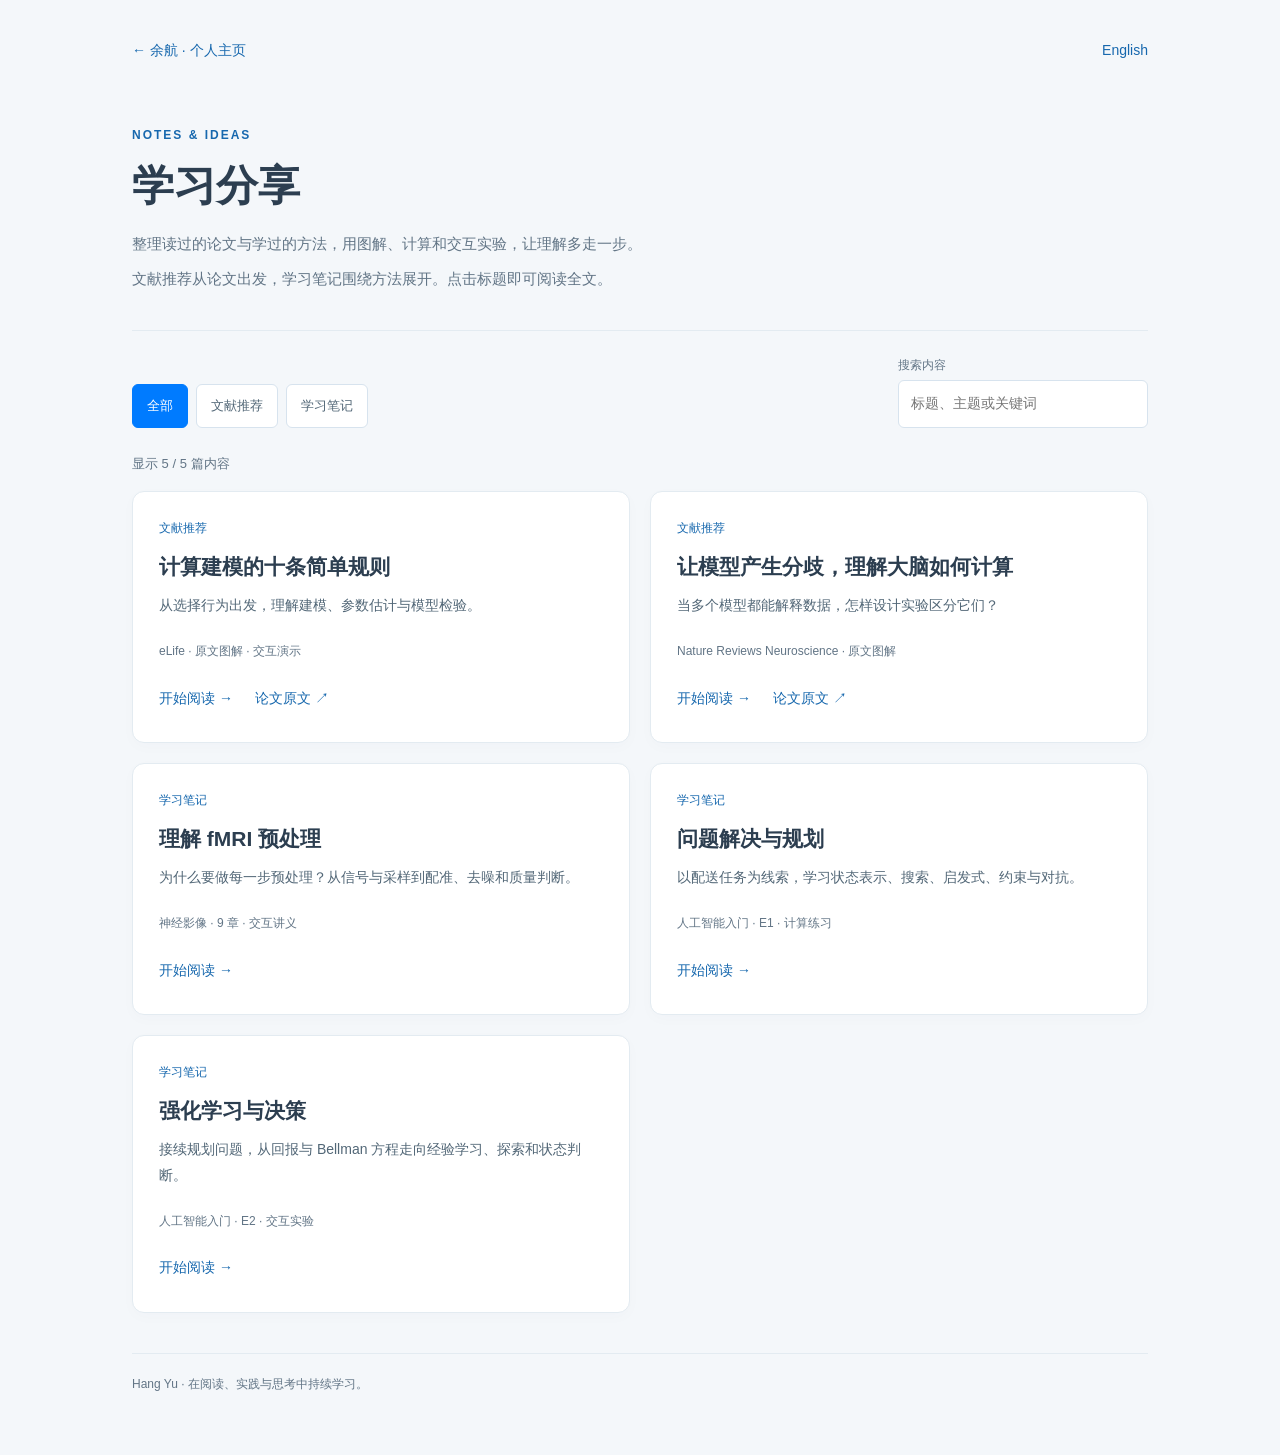
==== learning/index.html @ e4902f4f "栏目优化" ====
<!doctype html>
<html lang="zh-CN"><head><meta charset="utf-8"><meta name="viewport" content="width=device-width,initial-scale=1">
<title>学习分享 · Hang Yu</title><meta name="description" content="整理读过的论文与学过的方法，用图解、计算和交互实验，让理解多走一步。"><link rel="stylesheet" href="library.css"><script src="library.js" defer></script></head>
<body><div class="library-shell"><nav class="library-top" aria-label="站点导航"><a href="../index.html">← 余航 · 个人主页</a><a href="en.html" lang="en">English</a></nav>
<header class="library-intro"><span class="eyebrow">NOTES & IDEAS</span><h1>学习分享</h1><p>整理读过的论文与学过的方法，用图解、计算和交互实验，让理解多走一步。</p><p>文献推荐从论文出发，学习笔记围绕方法展开。点击标题即可阅读全文。</p></header>
<div class="library-tools"><div class="filters" role="group" aria-label="内容分类"><button type="button" data-filter="all" aria-pressed="true">全部</button><button type="button" data-filter="papers" aria-pressed="false">文献推荐</button><button type="button" data-filter="notes" aria-pressed="false">学习笔记</button></div><label class="library-search" for="library-search">搜索内容<input id="library-search" type="search" placeholder="标题、主题或关键词"></label></div>
<p class="library-status" id="library-status" role="status">5 篇内容</p>
<main class="library-grid"><article class="library-card" data-category="papers" data-search="papers 计算建模的十条简单规则 Ten Simple Rules for Computational Modeling 从选择行为出发，理解建模、参数估计与模型检验。 From choice behavior to model fitting, parameter estimation, and validation. eLife · 原文图解 · 交互演示 eLife · Figures &amp; interactive examples">
<p class="category-label">文献推荐</p><h2><a href="ten-simple-rules/index.html">计算建模的十条简单规则</a></h2>
<p class="card-summary">从选择行为出发，理解建模、参数估计与模型检验。</p><p class="card-meta">eLife · 原文图解 · 交互演示</p>
<div class="card-actions"><a href="ten-simple-rules/index.html">开始阅读 →</a><a href="https://doi.org/10.7554/eLife.49547" target="_blank" rel="noopener noreferrer">论文原文 ↗</a></div></article><article class="library-card" data-category="papers" data-search="papers 让模型产生分歧，理解大脑如何计算 Making Models Disagree to Learn How Brains Compute 当多个模型都能解释数据，怎样设计实验区分它们？ Designing informative experiments when competing models explain the same data. Nature Reviews Neuroscience · 原文图解 Nature Reviews Neuroscience · Illustrated notes">
<p class="category-label">文献推荐</p><h2><a href="model-disagreement/index.html">让模型产生分歧，理解大脑如何计算</a></h2>
<p class="card-summary">当多个模型都能解释数据，怎样设计实验区分它们？</p><p class="card-meta">Nature Reviews Neuroscience · 原文图解</p>
<div class="card-actions"><a href="model-disagreement/index.html">开始阅读 →</a><a href="https://doi.org/10.1038/s41583-026-01070-0" target="_blank" rel="noopener noreferrer">论文原文 ↗</a></div></article><article class="library-card" data-category="notes" data-search="notes 理解 fMRI 预处理 Understanding fMRI Preprocessing 为什么要做每一步预处理？从信号与采样到配准、去噪和质量判断。 Why each step matters: signal, sampling, alignment, denoising, and quality checks. 神经影像 · 9 章 · 交互讲义 Neuroimaging · 9 chapters · Interactive">
<p class="category-label">学习笔记</p><h2><a href="fmri/index.html">理解 fMRI 预处理</a></h2>
<p class="card-summary">为什么要做每一步预处理？从信号与采样到配准、去噪和质量判断。</p><p class="card-meta">神经影像 · 9 章 · 交互讲义</p>
<div class="card-actions"><a href="fmri/index.html">开始阅读 →</a></div></article><article class="library-card" data-category="notes" data-search="notes 问题解决与规划 Problem Solving and Planning 以配送任务为线索，学习状态表示、搜索、启发式、约束与对抗。 Learn task representation, search, heuristics, constraints, and adversarial decisions. 人工智能入门 · E1 · 计算练习 AI foundations · Part 1 · Practice">
<p class="category-label">学习笔记</p><h2><a href="planning.html">问题解决与规划</a></h2>
<p class="card-summary">以配送任务为线索，学习状态表示、搜索、启发式、约束与对抗。</p><p class="card-meta">人工智能入门 · E1 · 计算练习</p>
<div class="card-actions"><a href="planning.html">开始阅读 →</a></div></article><article class="library-card" data-category="notes" data-search="notes 强化学习与决策 Reinforcement Learning and Decision Making 接续规划问题，从回报与 Bellman 方程走向经验学习、探索和状态判断。 From returns and Bellman equations to learning from experience, exploration, and belief updates. 人工智能入门 · E2 · 交互实验 AI foundations · Part 2 · Interactive">
<p class="category-label">学习笔记</p><h2><a href="reinforcement-learning.html">强化学习与决策</a></h2>
<p class="card-summary">接续规划问题，从回报与 Bellman 方程走向经验学习、探索和状态判断。</p><p class="card-meta">人工智能入门 · E2 · 交互实验</p>
<div class="card-actions"><a href="reinforcement-learning.html">开始阅读 →</a></div></article></main><p class="library-empty" id="library-empty" hidden>没有找到相关内容，试试其他关键词或分类。</p>
<footer class="library-footer">Hang Yu · 在阅读、实践与思考中持续学习。</footer></div></body></html>
---- learning/library.css ----
:root { --blue: #007bff; --ink: #2c3e50; --muted: #627586; --line: #e3ebf1; }
* { box-sizing: border-box; }
body { margin: 0; color: var(--ink); background: #f4f7fa; font: 15px/1.8 -apple-system, BlinkMacSystemFont, "Segoe UI", "Noto Sans SC", sans-serif; }
a { color: #1768ae; text-decoration: none; text-underline-offset: 4px; }
a:hover { text-decoration: underline; }
a:focus-visible, button:focus-visible, input:focus-visible { outline: 3px solid #72b5ff; outline-offset: 4px; }
.library-shell { max-width: 1080px; margin: auto; padding: 28px 32px 60px; }
.library-top { display: flex; justify-content: space-between; gap: 20px; padding: 10px 0 25px; font-size: 14px; }
.library-intro { padding: 32px 0 30px; border-bottom: 1px solid var(--line); }
.eyebrow { font-size: 12px; letter-spacing: 2px; color: #1768ae; font-weight: 600; }
h1 { font-size: clamp(28px, 4vw, 42px); line-height: 1.3; margin: 12px 0 16px; }
.library-intro p { margin: 8px 0; color: var(--muted); max-width: 700px; }
.library-tools { display: flex; flex-wrap: wrap; gap: 16px; align-items: flex-end; justify-content: space-between; padding: 24px 0; }
.filters { display: flex; gap: 8px; flex-wrap: wrap; }
.filters button { font: inherit; font-size: 13px; color: #526777; border: 1px solid #d7e3ee; border-radius: 6px; background: white; padding: 9px 14px; cursor: pointer; }
.filters button[aria-pressed="true"] { background: var(--blue); color: white; border-color: var(--blue); }
.library-search { display: grid; font-size: 12px; gap: 4px; color: var(--muted); }
.library-search input { font: inherit; font-size: 14px; border: 1px solid #d7e3ee; padding: 10px 12px; border-radius: 6px; width: 250px; max-width: 100%; }
.library-status { color: var(--muted); font-size: 13px; margin: 0 0 16px; }
.library-grid { display: grid; grid-template-columns: repeat(2, minmax(0, 1fr)); gap: 20px; }
.library-card { background: white; border: 1px solid var(--line); border-radius: 12px; padding: 26px; display: flex; flex-direction: column; box-shadow: 0 4px 15px #233e5705; }
.library-card[hidden] { display: none; }
.category-label { font-size: 12px; color: #1768ae; margin: 0 0 10px; }
.library-card h2 { font-size: 21px; line-height: 1.6; margin: 0 0 10px; }
.library-card h2 a { color: var(--ink); }
.card-summary { font-size: 14px; color: #526777; margin: 0 0 15px; }
.card-meta { color: var(--muted); font-size: 12px; margin: auto 0 0; padding-top: 8px; }
.card-actions { display: flex; gap: 22px; margin-top: 18px; font-size: 14px; }
.card-actions a { padding: 5px 0; }
.library-empty { padding: 28px; text-align: center; color: var(--muted); }
.library-footer { margin-top: 40px; padding-top: 20px; border-top: 1px solid var(--line); color: var(--muted); font-size: 12px; }
@media (max-width: 600px) {
    .library-shell { padding: 16px 18px 36px; }
    .library-intro { padding: 18px 0 22px; }
    .library-grid { grid-template-columns: 1fr; gap: 14px; }
    .library-card { padding: 22px; }
    .library-card h2 { font-size: 19px; }
    .library-search, .library-search input { width: 100%; }
}
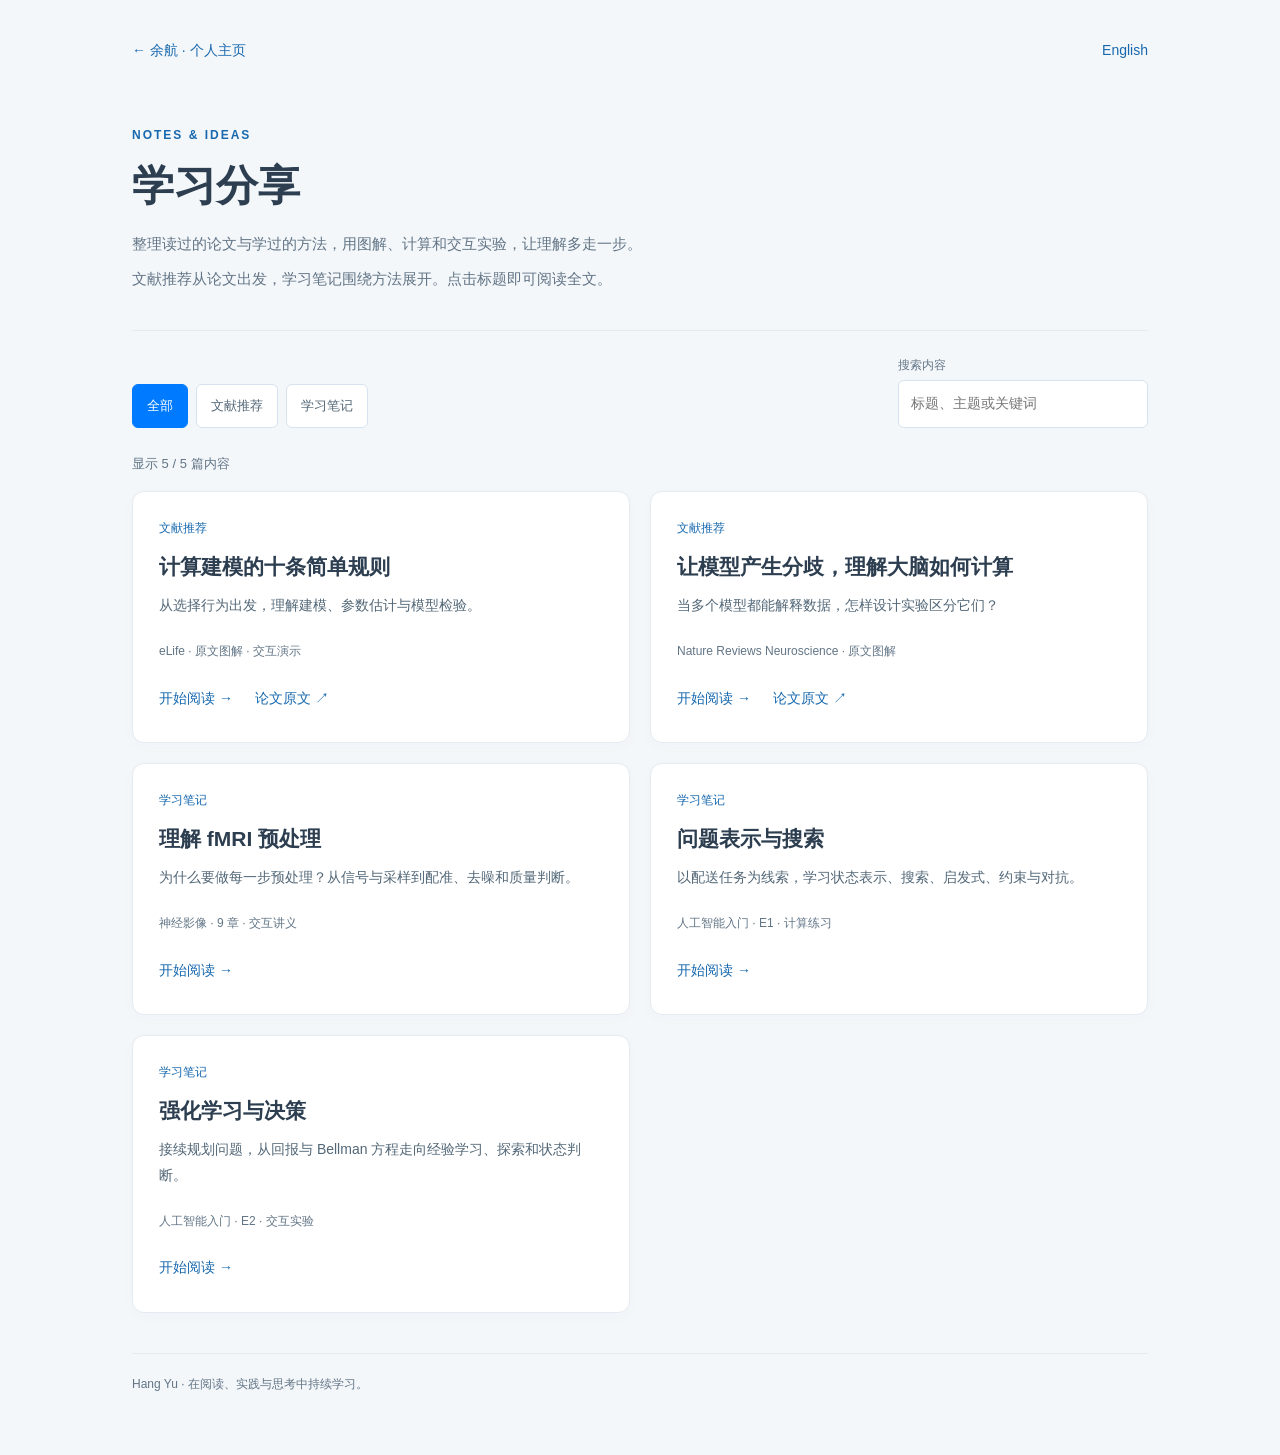
==== commit a7cdc1f5: "更新" ====
--- a/learning/index.html
+++ b/learning/index.html
@@ -14,8 +14,8 @@
 <div class="card-actions"><a href="model-disagreement/index.html">开始阅读 →</a><a href="https://doi.org/10.1038/s41583-026-01070-0" target="_blank" rel="noopener noreferrer">论文原文 ↗</a></div></article><article class="library-card" data-category="notes" data-search="notes 理解 fMRI 预处理 Understanding fMRI Preprocessing 为什么要做每一步预处理？从信号与采样到配准、去噪和质量判断。 Why each step matters: signal, sampling, alignment, denoising, and quality checks. 神经影像 · 9 章 · 交互讲义 Neuroimaging · 9 chapters · Interactive">
 <p class="category-label">学习笔记</p><h2><a href="fmri/index.html">理解 fMRI 预处理</a></h2>
 <p class="card-summary">为什么要做每一步预处理？从信号与采样到配准、去噪和质量判断。</p><p class="card-meta">神经影像 · 9 章 · 交互讲义</p>
-<div class="card-actions"><a href="fmri/index.html">开始阅读 →</a></div></article><article class="library-card" data-category="notes" data-search="notes 问题解决与规划 Problem Solving and Planning 以配送任务为线索，学习状态表示、搜索、启发式、约束与对抗。 Learn task representation, search, heuristics, constraints, and adversarial decisions. 人工智能入门 · E1 · 计算练习 AI foundations · Part 1 · Practice">
-<p class="category-label">学习笔记</p><h2><a href="planning.html">问题解决与规划</a></h2>
+<div class="card-actions"><a href="fmri/index.html">开始阅读 →</a></div></article><article class="library-card" data-category="notes" data-search="notes 问题表示与搜索 Problem Representation and Search 以配送任务为线索，学习状态表示、搜索、启发式、约束与对抗。 Learn task representation, search, heuristics, constraints, and adversarial decisions. 人工智能入门 · E1 · 计算练习 AI foundations · Part 1 · Practice">
+<p class="category-label">学习笔记</p><h2><a href="planning.html">问题表示与搜索</a></h2>
 <p class="card-summary">以配送任务为线索，学习状态表示、搜索、启发式、约束与对抗。</p><p class="card-meta">人工智能入门 · E1 · 计算练习</p>
 <div class="card-actions"><a href="planning.html">开始阅读 →</a></div></article><article class="library-card" data-category="notes" data-search="notes 强化学习与决策 Reinforcement Learning and Decision Making 接续规划问题，从回报与 Bellman 方程走向经验学习、探索和状态判断。 From returns and Bellman equations to learning from experience, exploration, and belief updates. 人工智能入门 · E2 · 交互实验 AI foundations · Part 2 · Interactive">
 <p class="category-label">学习笔记</p><h2><a href="reinforcement-learning.html">强化学习与决策</a></h2>
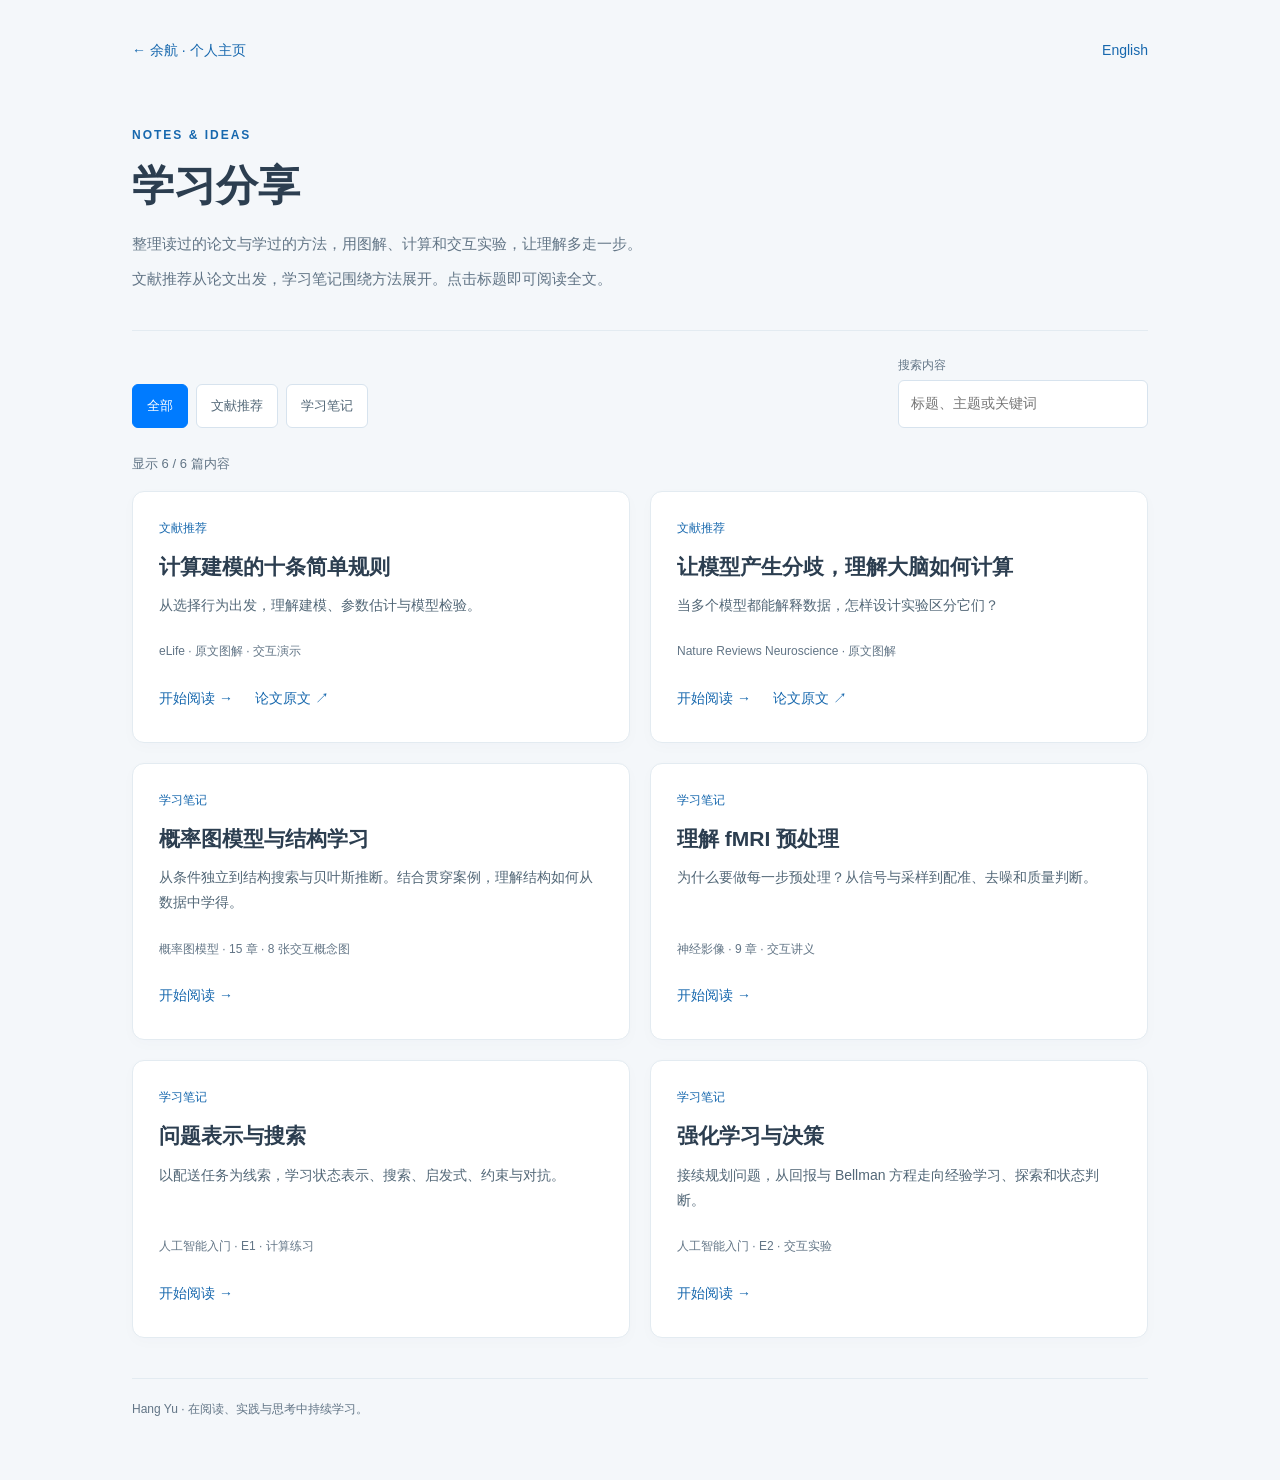
==== commit 754f575e: "同步更新" ====
--- a/learning/index.html
+++ b/learning/index.html
@@ -4,14 +4,17 @@
 <body><div class="library-shell"><nav class="library-top" aria-label="站点导航"><a href="../index.html">← 余航 · 个人主页</a><a href="en.html" lang="en">English</a></nav>
 <header class="library-intro"><span class="eyebrow">NOTES & IDEAS</span><h1>学习分享</h1><p>整理读过的论文与学过的方法，用图解、计算和交互实验，让理解多走一步。</p><p>文献推荐从论文出发，学习笔记围绕方法展开。点击标题即可阅读全文。</p></header>
 <div class="library-tools"><div class="filters" role="group" aria-label="内容分类"><button type="button" data-filter="all" aria-pressed="true">全部</button><button type="button" data-filter="papers" aria-pressed="false">文献推荐</button><button type="button" data-filter="notes" aria-pressed="false">学习笔记</button></div><label class="library-search" for="library-search">搜索内容<input id="library-search" type="search" placeholder="标题、主题或关键词"></label></div>
-<p class="library-status" id="library-status" role="status">5 篇内容</p>
+<p class="library-status" id="library-status" role="status">6 篇内容</p>
 <main class="library-grid"><article class="library-card" data-category="papers" data-search="papers 计算建模的十条简单规则 Ten Simple Rules for Computational Modeling 从选择行为出发，理解建模、参数估计与模型检验。 From choice behavior to model fitting, parameter estimation, and validation. eLife · 原文图解 · 交互演示 eLife · Figures &amp; interactive examples">
 <p class="category-label">文献推荐</p><h2><a href="ten-simple-rules/index.html">计算建模的十条简单规则</a></h2>
 <p class="card-summary">从选择行为出发，理解建模、参数估计与模型检验。</p><p class="card-meta">eLife · 原文图解 · 交互演示</p>
 <div class="card-actions"><a href="ten-simple-rules/index.html">开始阅读 →</a><a href="https://doi.org/10.7554/eLife.49547" target="_blank" rel="noopener noreferrer">论文原文 ↗</a></div></article><article class="library-card" data-category="papers" data-search="papers 让模型产生分歧，理解大脑如何计算 Making Models Disagree to Learn How Brains Compute 当多个模型都能解释数据，怎样设计实验区分它们？ Designing informative experiments when competing models explain the same data. Nature Reviews Neuroscience · 原文图解 Nature Reviews Neuroscience · Illustrated notes">
 <p class="category-label">文献推荐</p><h2><a href="model-disagreement/index.html">让模型产生分歧，理解大脑如何计算</a></h2>
 <p class="card-summary">当多个模型都能解释数据，怎样设计实验区分它们？</p><p class="card-meta">Nature Reviews Neuroscience · 原文图解</p>
-<div class="card-actions"><a href="model-disagreement/index.html">开始阅读 →</a><a href="https://doi.org/10.1038/s41583-026-01070-0" target="_blank" rel="noopener noreferrer">论文原文 ↗</a></div></article><article class="library-card" data-category="notes" data-search="notes 理解 fMRI 预处理 Understanding fMRI Preprocessing 为什么要做每一步预处理？从信号与采样到配准、去噪和质量判断。 Why each step matters: signal, sampling, alignment, denoising, and quality checks. 神经影像 · 9 章 · 交互讲义 Neuroimaging · 9 chapters · Interactive">
+<div class="card-actions"><a href="model-disagreement/index.html">开始阅读 →</a><a href="https://doi.org/10.1038/s41583-026-01070-0" target="_blank" rel="noopener noreferrer">论文原文 ↗</a></div></article><article class="library-card" data-category="notes" data-search="notes 概率图模型与结构学习 Probabilistic Graphical Models and Structure Learning 从条件独立到结构搜索与贝叶斯推断。结合贯穿案例，理解结构如何从数据中学得。 From conditional independence to structure search and Bayesian inference, with a running example linking data to learned structure. 概率图模型 · 15 章 · 8 张交互概念图 Graphical models · 15 chapters · 8 interactive concept maps">
+<p class="category-label">学习笔记</p><h2><a href="structure-learning.html">概率图模型与结构学习</a></h2>
+<p class="card-summary">从条件独立到结构搜索与贝叶斯推断。结合贯穿案例，理解结构如何从数据中学得。</p><p class="card-meta">概率图模型 · 15 章 · 8 张交互概念图</p>
+<div class="card-actions"><a href="structure-learning.html">开始阅读 →</a></div></article><article class="library-card" data-category="notes" data-search="notes 理解 fMRI 预处理 Understanding fMRI Preprocessing 为什么要做每一步预处理？从信号与采样到配准、去噪和质量判断。 Why each step matters: signal, sampling, alignment, denoising, and quality checks. 神经影像 · 9 章 · 交互讲义 Neuroimaging · 9 chapters · Interactive">
 <p class="category-label">学习笔记</p><h2><a href="fmri/index.html">理解 fMRI 预处理</a></h2>
 <p class="card-summary">为什么要做每一步预处理？从信号与采样到配准、去噪和质量判断。</p><p class="card-meta">神经影像 · 9 章 · 交互讲义</p>
 <div class="card-actions"><a href="fmri/index.html">开始阅读 →</a></div></article><article class="library-card" data-category="notes" data-search="notes 问题表示与搜索 Problem Representation and Search 以配送任务为线索，学习状态表示、搜索、启发式、约束与对抗。 Learn task representation, search, heuristics, constraints, and adversarial decisions. 人工智能入门 · E1 · 计算练习 AI foundations · Part 1 · Practice">
